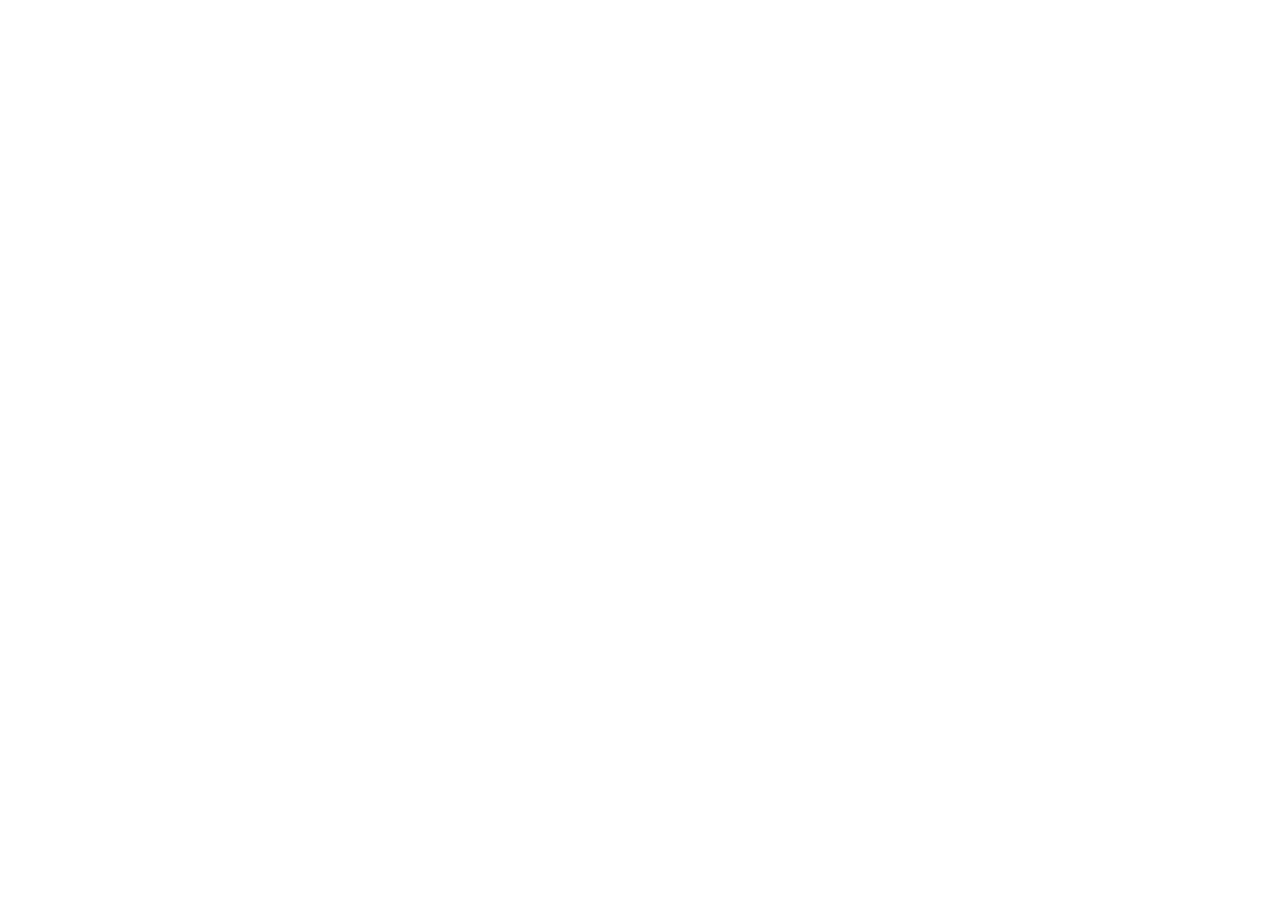
==== french-vocabulary-chatgpt/index.html @ 46fac91e "Update site: SEO improvements, meta tags, and new blog posts" ====
<!DOCTYPE html>
<html lang="en">
<head>
  <meta charset="UTF-8" />
  <meta http-equiv="refresh" content="0; url=https://timothynishimura.com/projects/french-vocab.html" />
  <link rel="canonical" href="https://timothynishimura.com/projects/french-vocab.html" />
  <title>Redirecting… — Timothy Nishimura</title>
  <script>window.location.replace("https://timothynishimura.com/projects/french-vocab.html");</script>
</head>
<body>
  <p>Redirecting… <a href="https://timothynishimura.com/projects/french-vocab.html">Click here if not redirected.</a></p>
</body>
</html>
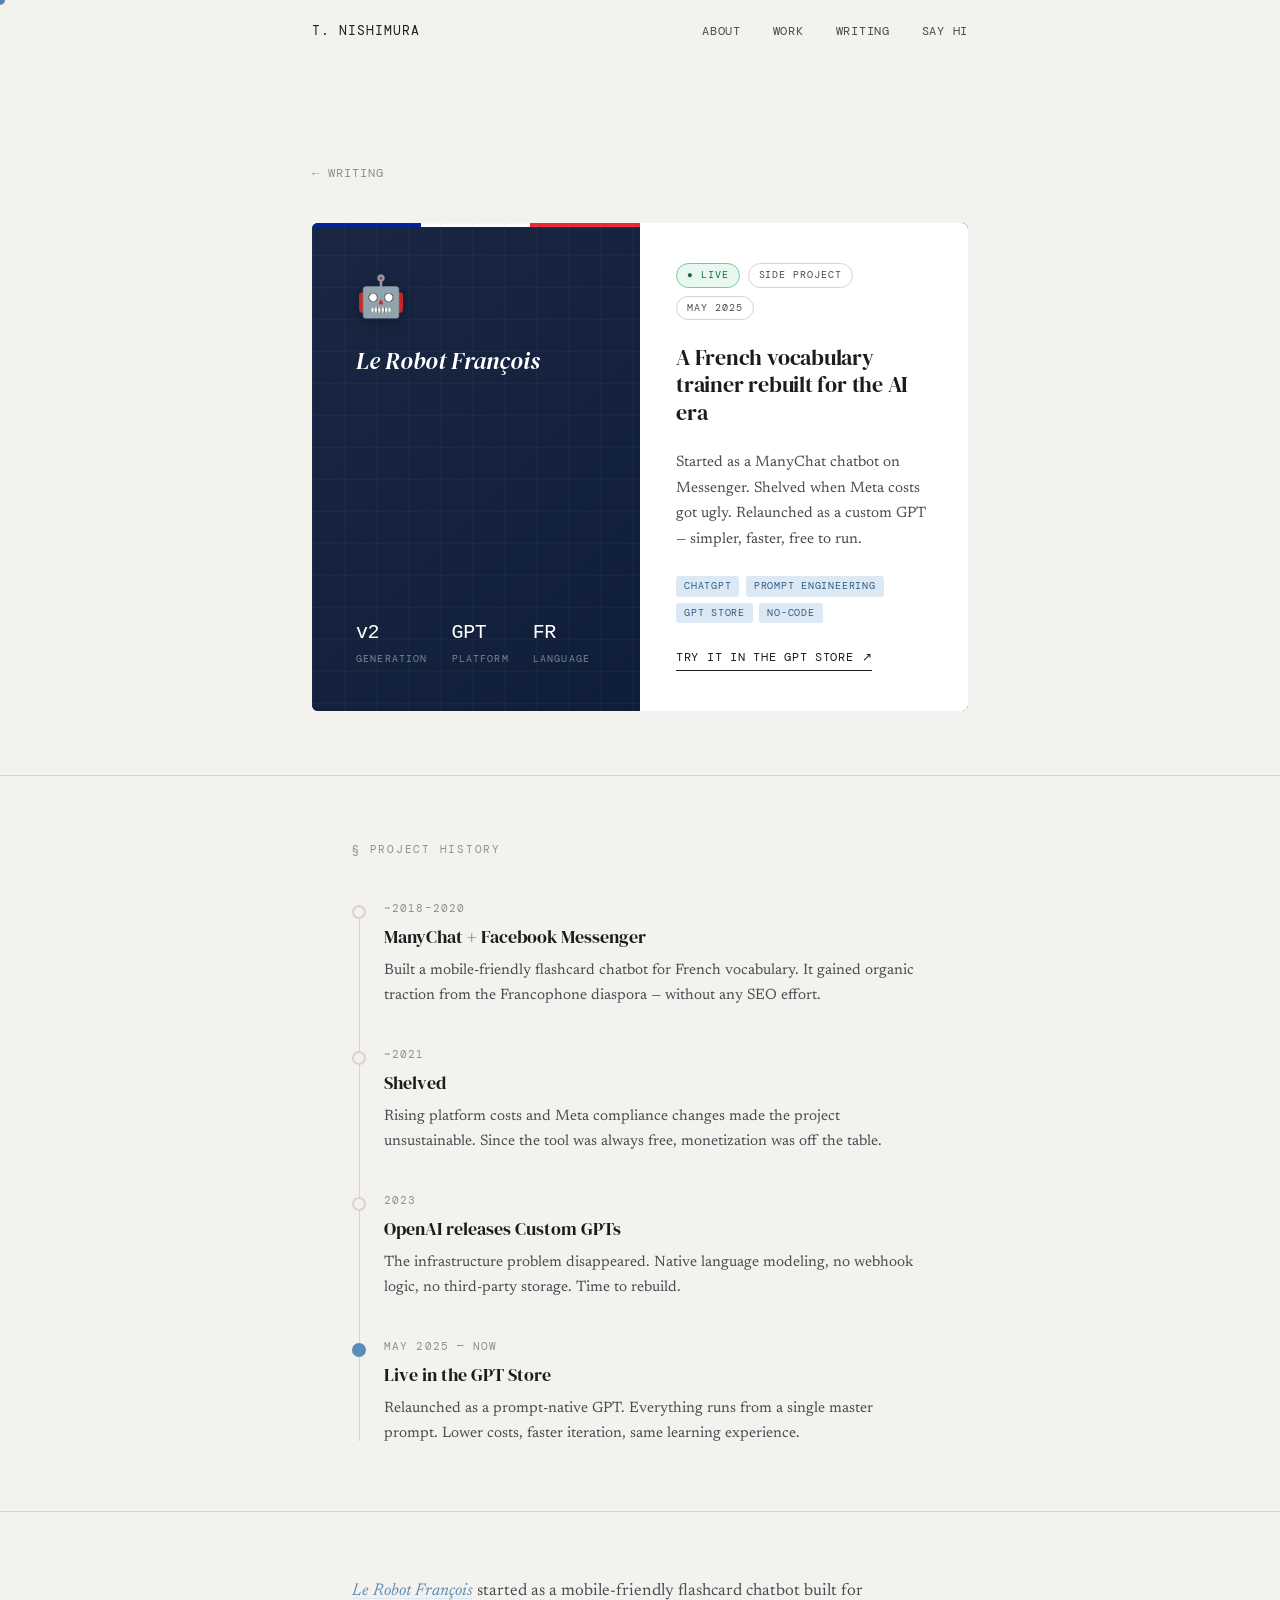
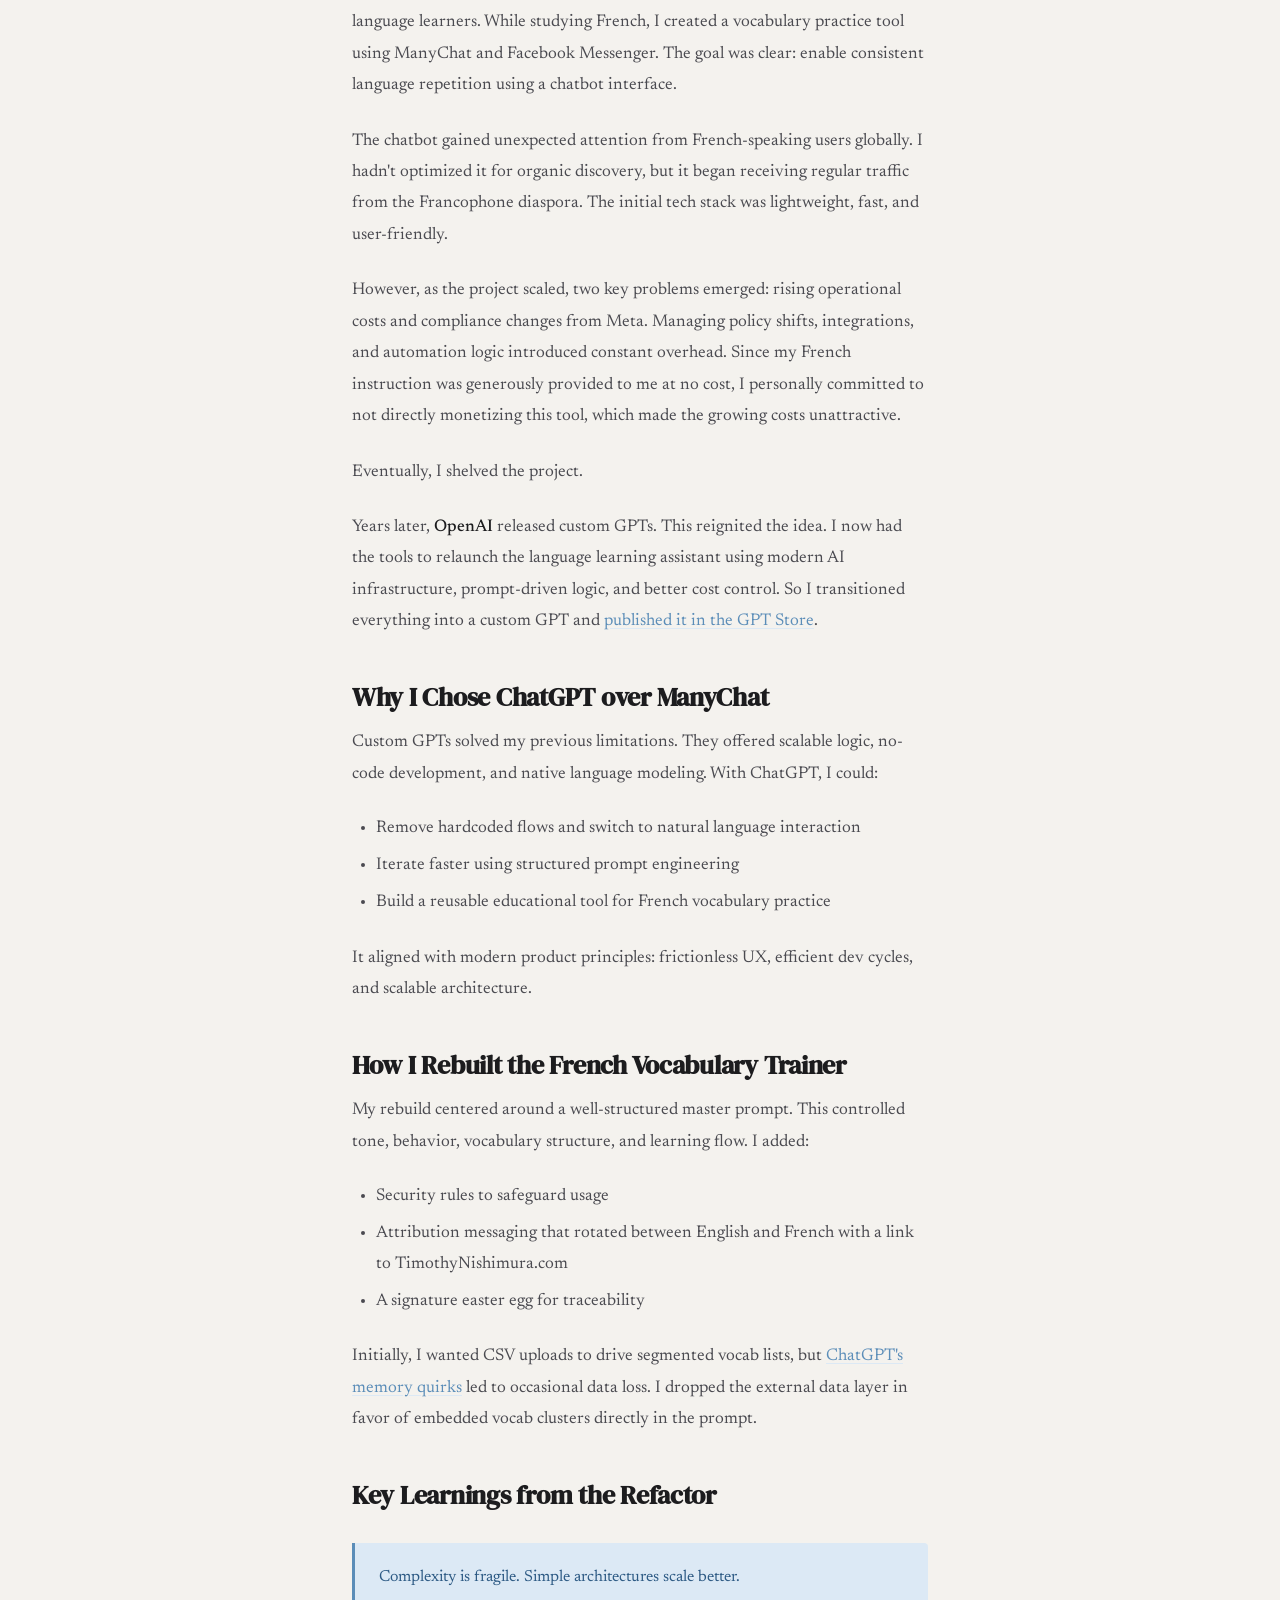
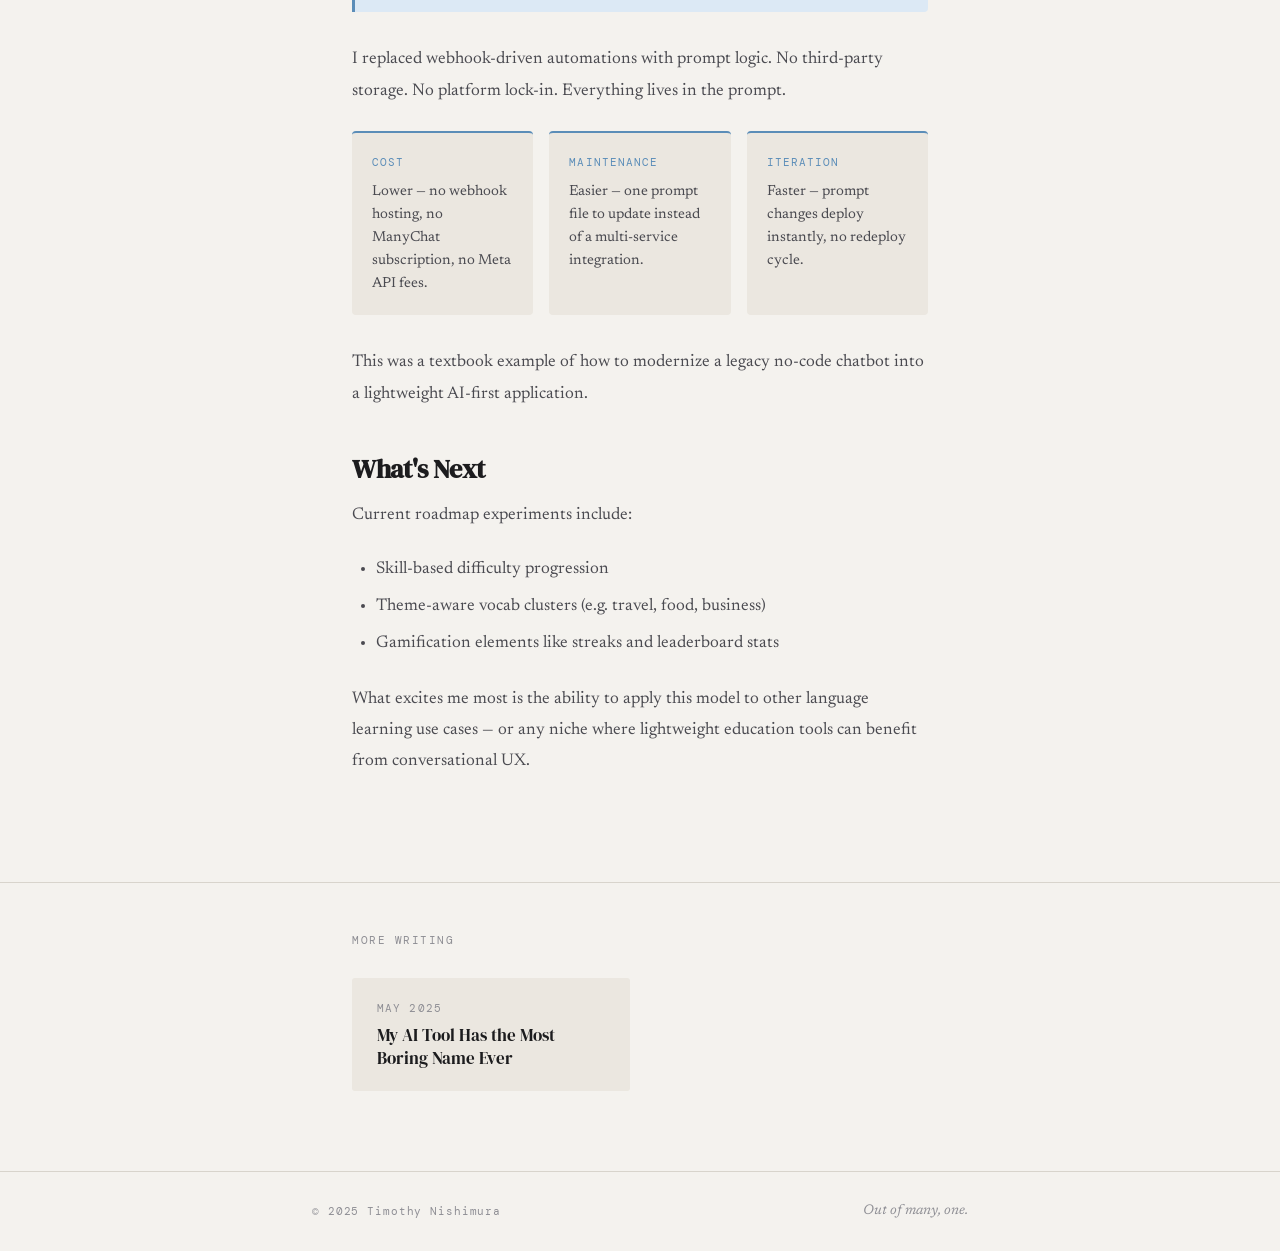
==== commit 687b5505: "Cleanup: Migrate blog posts to clean URLs and set up redirects" ====
--- a/french-vocabulary-chatgpt/index.html
+++ b/french-vocabulary-chatgpt/index.html
@@ -2,12 +2,770 @@
 <html lang="en">
 <head>
   <meta charset="UTF-8" />
-  <meta http-equiv="refresh" content="0; url=https://timothynishimura.com/projects/french-vocab.html" />
-  <link rel="canonical" href="https://timothynishimura.com/projects/french-vocab.html" />
-  <title>Redirecting… — Timothy Nishimura</title>
-  <script>window.location.replace("https://timothynishimura.com/projects/french-vocab.html");</script>
+  <meta name="viewport" content="width=device-width, initial-scale=1.0" />
+  <title>Le Robot François — Timothy Nishimura</title>
+  <meta name="description" content="How I turned a ManyChat French vocabulary chatbot into a lightweight custom GPT in the OpenAI store." />
+  <meta property="og:title" content="Le Robot François — Timothy Nishimura" />
+  <meta property="og:description" content="From ManyChat to the GPT Store. A case study in architectural simplicity." />
+  <meta property="og:type" content="article" />
+  <link rel="canonical" href="https://timothynishimura.com/french-vocabulary-chatgpt/" />
+  <link rel="preconnect" href="https://fonts.googleapis.com" />
+  <link rel="preconnect" href="https://fonts.gstatic.com" crossorigin />
+  <link href="https://fonts.googleapis.com/css2?family=DM+Serif+Display:ital@0;1&family=DM+Mono:wght@400;500&family=Newsreader:ital,opsz,wght@0,6..72,300;0,6..72,400;1,6..72,300;1,6..72,400&display=swap" rel="stylesheet" />
+  <style>
+    *, *::before, *::after { box-sizing: border-box; margin: 0; padding: 0; }
+
+    :root {
+      --ink: #1c1c1e;
+      --ink-mid: #4a4a50;
+      --ink-soft: #8e8e94;
+      --paper: #f4f2ee;
+      --paper-warm: #ebe7e0;
+      --rule: #d8d4cc;
+      --blue: #5b8db8;
+      --blue-light: #dce9f5;
+      --blue-deep: #2d5a84;
+      /* French flag accent palette */
+      --fr-red: #c0392b;
+      --fr-red-light: #faeaea;
+      --mono: 'DM Mono', monospace;
+      --serif: 'DM Serif Display', Georgia, serif;
+      --body: 'Newsreader', Georgia, serif;
+    }
+
+    html { font-size: 16px; scroll-behavior: smooth; }
+
+    body {
+      background: var(--paper);
+      color: var(--ink);
+      font-family: var(--body);
+      line-height: 1.7;
+      min-height: 100vh;
+      cursor: none;
+    }
+
+    #cursor {
+      position: fixed;
+      top: 0; left: 0;
+      width: 10px; height: 10px;
+      background: var(--blue);
+      border-radius: 50%;
+      pointer-events: none;
+      z-index: 9999;
+      transform: translate(-50%, -50%);
+      transition: width 0.2s, height 0.2s;
+      mix-blend-mode: multiply;
+    }
+    #cursor.hover { width: 30px; height: 30px; opacity: 0.4; }
+
+    .wrapper { max-width: 720px; margin: 0 auto; padding: 0 2rem; }
+    .wrapper--narrow { max-width: 640px; margin: 0 auto; padding: 0 2rem; }
+
+    /* Header */
+    header {
+      position: fixed;
+      top: 0; left: 0; right: 0;
+      z-index: 100;
+      padding: 1.25rem 0;
+      background: var(--paper);
+      border-bottom: 1px solid transparent;
+      transition: border-color 0.3s;
+    }
+    header.scrolled { border-color: var(--rule); }
+    header .wrapper { display: flex; align-items: center; justify-content: space-between; }
+
+    .wordmark {
+      font-family: var(--mono);
+      font-size: 0.8125rem;
+      letter-spacing: 0.08em;
+      text-transform: uppercase;
+      color: var(--ink);
+      text-decoration: none;
+    }
+
+    nav { display: flex; gap: 2rem; }
+    nav a {
+      font-family: var(--mono);
+      font-size: 0.75rem;
+      letter-spacing: 0.06em;
+      text-transform: uppercase;
+      color: var(--ink-mid);
+      text-decoration: none;
+      transition: color 0.2s;
+    }
+    nav a:hover { color: var(--blue); }
+
+    /* ── FEATURED PROJECT CARD ── */
+    .project-card-section {
+      padding: 10rem 0 0;
+    }
+
+    .post-back {
+      display: inline-flex;
+      align-items: center;
+      gap: 0.4rem;
+      font-family: var(--mono);
+      font-size: 0.75rem;
+      letter-spacing: 0.08em;
+      text-transform: uppercase;
+      color: var(--ink-soft);
+      text-decoration: none;
+      margin-bottom: 2.5rem;
+      transition: color 0.2s;
+    }
+    .post-back:hover { color: var(--blue); }
+
+    /* The card itself */
+    .project-card {
+      background: var(--ink);
+      border-radius: 6px;
+      overflow: hidden;
+      display: grid;
+      grid-template-columns: 1fr 1fr;
+      min-height: 380px;
+      position: relative;
+    }
+
+    /* Left: visual panel */
+    .card-visual {
+      background: linear-gradient(135deg, #1a2744 0%, #0f1e38 100%);
+      padding: 2.75rem;
+      display: flex;
+      flex-direction: column;
+      justify-content: space-between;
+      position: relative;
+      overflow: hidden;
+    }
+
+    /* French flag stripe — decorative top bar */
+    .card-visual::before {
+      content: '';
+      position: absolute;
+      top: 0; left: 0; right: 0;
+      height: 4px;
+      background: linear-gradient(90deg, #002395 33.3%, #fff 33.3% 66.6%, #ed2939 66.6%);
+    }
+
+    /* Background pattern — subtle grid */
+    .card-visual::after {
+      content: '';
+      position: absolute;
+      inset: 0;
+      background-image:
+        linear-gradient(rgba(91,141,184,0.06) 1px, transparent 1px),
+        linear-gradient(90deg, rgba(91,141,184,0.06) 1px, transparent 1px);
+      background-size: 32px 32px;
+      pointer-events: none;
+    }
+
+    .card-visual-top { position: relative; z-index: 1; }
+    .card-visual-bottom { position: relative; z-index: 1; }
+
+    .card-icon {
+      font-size: 2.5rem;
+      margin-bottom: 0.75rem;
+      display: block;
+      filter: drop-shadow(0 2px 8px rgba(0,0,0,0.3));
+    }
+
+    .card-project-name {
+      font-family: var(--serif);
+      font-size: 1.5rem;
+      color: #fff;
+      font-style: italic;
+      line-height: 1.2;
+    }
+
+    .card-stat-row {
+      display: flex;
+      gap: 1.5rem;
+    }
+
+    .card-stat { }
+    .card-stat-num {
+      font-family: var(--mono);
+      font-size: 1.25rem;
+      color: #fff;
+      font-weight: 500;
+      letter-spacing: -0.02em;
+    }
+    .card-stat-label {
+      font-family: var(--mono);
+      font-size: 0.6rem;
+      letter-spacing: 0.12em;
+      text-transform: uppercase;
+      color: rgba(255,255,255,0.45);
+      margin-top: 1px;
+    }
+
+    /* Right: info panel */
+    .card-info {
+      background: #fff;
+      padding: 2.5rem 2.25rem;
+      display: flex;
+      flex-direction: column;
+      gap: 1.5rem;
+    }
+
+    .card-meta {
+      display: flex;
+      gap: 0.5rem;
+      flex-wrap: wrap;
+    }
+
+    .card-chip {
+      font-family: var(--mono);
+      font-size: 0.6rem;
+      letter-spacing: 0.1em;
+      text-transform: uppercase;
+      padding: 3px 10px;
+      border-radius: 100px;
+      border: 1px solid var(--rule);
+      color: var(--ink-mid);
+    }
+
+    .card-chip.live {
+      background: #e8f8ef;
+      border-color: #6fcf97;
+      color: #1a6b3a;
+    }
+
+    .card-headline {
+      font-family: var(--serif);
+      font-size: 1.375rem;
+      color: var(--ink);
+      line-height: 1.25;
+      letter-spacing: -0.01em;
+    }
+
+    .card-desc {
+      font-size: 0.9375rem;
+      color: var(--ink-mid);
+      line-height: 1.7;
+    }
+
+    .card-stack {
+      display: flex;
+      gap: 0.4rem;
+      flex-wrap: wrap;
+    }
+
+    .stack-tag {
+      font-family: var(--mono);
+      font-size: 0.6rem;
+      letter-spacing: 0.08em;
+      text-transform: uppercase;
+      color: var(--blue-deep);
+      background: var(--blue-light);
+      padding: 2px 8px;
+      border-radius: 3px;
+    }
+
+    .card-cta {
+      display: inline-flex;
+      align-items: center;
+      gap: 0.5rem;
+      font-family: var(--mono);
+      font-size: 0.75rem;
+      letter-spacing: 0.06em;
+      text-transform: uppercase;
+      color: var(--ink);
+      text-decoration: none;
+      border-bottom: 1.5px solid var(--ink);
+      padding-bottom: 2px;
+      width: fit-content;
+      transition: color 0.2s, border-color 0.2s;
+    }
+    .card-cta:hover { color: var(--blue); border-color: var(--blue); }
+    .card-cta .arr { transition: transform 0.2s; }
+    .card-cta:hover .arr { transform: translate(3px, -3px); }
+
+    /* ── TIMELINE: project evolution ── */
+    .timeline-section {
+      padding: 4rem 0;
+      border-top: 1px solid var(--rule);
+      margin-top: 4rem;
+    }
+
+    .section-label {
+      font-family: var(--mono);
+      font-size: 0.6875rem;
+      letter-spacing: 0.16em;
+      text-transform: uppercase;
+      color: var(--ink-soft);
+      margin-bottom: 2.5rem;
+    }
+
+    .timeline {
+      position: relative;
+      padding-left: 2rem;
+    }
+
+    .timeline::before {
+      content: '';
+      position: absolute;
+      left: 7px;
+      top: 6px;
+      bottom: 6px;
+      width: 1px;
+      background: var(--rule);
+    }
+
+    .timeline-item {
+      position: relative;
+      margin-bottom: 2.25rem;
+    }
+    .timeline-item:last-child { margin-bottom: 0; }
+
+    .timeline-dot {
+      position: absolute;
+      left: -2rem;
+      top: 6px;
+      width: 14px;
+      height: 14px;
+      border-radius: 50%;
+      background: var(--paper);
+      border: 2px solid var(--rule);
+    }
+    .timeline-item.active .timeline-dot {
+      background: var(--blue);
+      border-color: var(--blue);
+    }
+
+    .timeline-era {
+      font-family: var(--mono);
+      font-size: 0.6875rem;
+      letter-spacing: 0.1em;
+      text-transform: uppercase;
+      color: var(--ink-soft);
+      margin-bottom: 0.35rem;
+    }
+
+    .timeline-event {
+      font-family: var(--serif);
+      font-size: 1.1rem;
+      color: var(--ink);
+      margin-bottom: 0.4rem;
+    }
+
+    .timeline-detail {
+      font-size: 0.9375rem;
+      color: var(--ink-mid);
+      line-height: 1.65;
+    }
+
+    /* ── ARTICLE BODY ── */
+    .post-body {
+      padding: 4rem 0 5rem;
+      border-top: 1px solid var(--rule);
+    }
+
+    .post-body p {
+      font-size: 1.0625rem;
+      color: var(--ink-mid);
+      line-height: 1.85;
+      margin-bottom: 1.5rem;
+    }
+
+    .post-body h2 {
+      font-family: var(--serif);
+      font-size: 1.625rem;
+      letter-spacing: -0.01em;
+      color: var(--ink);
+      margin: 2.75rem 0 0.9rem;
+      line-height: 1.2;
+    }
+
+    .post-body h3 {
+      font-family: var(--serif);
+      font-size: 1.25rem;
+      color: var(--ink);
+      margin: 2.25rem 0 0.75rem;
+      font-style: italic;
+    }
+
+    .post-body a {
+      color: var(--blue);
+      text-decoration: underline;
+      text-decoration-color: var(--blue-light);
+      text-underline-offset: 3px;
+      transition: text-decoration-color 0.2s;
+    }
+    .post-body a:hover { text-decoration-color: var(--blue); }
+
+    .post-body strong { font-weight: 500; color: var(--ink); }
+    .post-body em { font-style: italic; }
+
+    .post-body ul, .post-body ol {
+      margin: 0 0 1.5rem 1.5rem;
+      color: var(--ink-mid);
+      font-size: 1.0625rem;
+      line-height: 1.8;
+    }
+    .post-body li { margin-bottom: 0.4rem; }
+
+    .post-body blockquote {
+      border-left: 3px solid var(--blue);
+      margin: 2rem 0;
+      padding: 0.25rem 0 0.25rem 1.5rem;
+    }
+    .post-body blockquote p { font-style: italic; color: var(--ink-mid); font-size: 1.125rem; }
+
+    .callout {
+      background: var(--blue-light);
+      border-left: 3px solid var(--blue);
+      border-radius: 0 4px 4px 0;
+      padding: 1.25rem 1.5rem;
+      margin: 2rem 0;
+    }
+    .callout p { color: var(--blue-deep); margin: 0; font-size: 1rem; }
+
+    /* Learnings grid */
+    .learnings-grid {
+      display: grid;
+      grid-template-columns: repeat(3, 1fr);
+      gap: 1rem;
+      margin: 1.5rem 0 2rem;
+    }
+
+    .learning-card {
+      background: var(--paper-warm);
+      padding: 1.25rem;
+      border-radius: 4px;
+      border-top: 2px solid var(--blue);
+    }
+
+    .learning-card-title {
+      font-family: var(--mono);
+      font-size: 0.6875rem;
+      letter-spacing: 0.1em;
+      text-transform: uppercase;
+      color: var(--blue);
+      margin-bottom: 0.5rem;
+    }
+
+    .learning-card-body {
+      font-size: 0.9rem;
+      color: var(--ink-mid);
+      line-height: 1.6;
+    }
+
+    /* ── POST FOOTER ── */
+    .post-footer {
+      border-top: 1px solid var(--rule);
+      padding: 3rem 0 5rem;
+    }
+
+    .post-footer-label {
+      font-family: var(--mono);
+      font-size: 0.6875rem;
+      letter-spacing: 0.14em;
+      text-transform: uppercase;
+      color: var(--ink-soft);
+      margin-bottom: 1.75rem;
+    }
+
+    .related-grid { display: grid; grid-template-columns: 1fr 1fr; gap: 1.25rem; }
+
+    .related-card {
+      background: var(--paper-warm);
+      padding: 1.25rem 1.5rem;
+      border-radius: 3px;
+      text-decoration: none;
+      border: 1px solid transparent;
+      transition: border-color 0.2s, background 0.2s;
+      display: block;
+    }
+    .related-card:hover { background: var(--blue-light); border-color: var(--blue); }
+    .related-date { font-family: var(--mono); font-size: 0.6875rem; letter-spacing: 0.1em; text-transform: uppercase; color: var(--ink-soft); margin-bottom: 0.4rem; }
+    .related-title { font-family: var(--serif); font-size: 1.0625rem; color: var(--ink); line-height: 1.35; }
+
+    /* Footer */
+    footer { border-top: 1px solid var(--rule); padding: 1.75rem 0; }
+    footer .wrapper { display: flex; justify-content: space-between; align-items: center; }
+    .footer-copy { font-family: var(--mono); font-size: 0.6875rem; letter-spacing: 0.08em; color: var(--ink-soft); }
+    .footer-motto { font-family: var(--body); font-size: 0.875rem; font-style: italic; color: var(--ink-soft); }
+
+    /* Reveal */
+    .reveal { opacity: 0; transform: translateY(16px); transition: opacity 0.7s ease, transform 0.7s ease; }
+    .reveal.visible { opacity: 1; transform: translateY(0); }
+
+    /* Responsive */
+    @media (max-width: 640px) {
+      body { cursor: auto; }
+      #cursor { display: none; }
+      .project-card { grid-template-columns: 1fr; min-height: unset; }
+      .card-visual { min-height: 220px; }
+      .learnings-grid { grid-template-columns: 1fr; }
+      .related-grid { grid-template-columns: 1fr; }
+      footer .wrapper { flex-direction: column; gap: 0.5rem; text-align: center; }
+      nav { gap: 1.25rem; }
+    }
+  </style>
 </head>
 <body>
-  <p>Redirecting… <a href="https://timothynishimura.com/projects/french-vocab.html">Click here if not redirected.</a></p>
+
+<div id="cursor"></div>
+
+<header id="header">
+  <div class="wrapper">
+    <a href="../index.html" class="wordmark">T. Nishimura</a>
+    <nav>
+      <a href="../index.html#about">About</a>
+      <a href="../index.html#work">Work</a>
+      <a href="../index.html#writing">Writing</a>
+      <a href="../index.html#connect">Say hi</a>
+    </nav>
+  </div>
+</header>
+
+<!-- ══════════════════════════════════════
+     FEATURED PROJECT CARD
+     ══════════════════════════════════════ -->
+<section class="project-card-section">
+  <div class="wrapper">
+    <a href="../index.html#writing" class="post-back">← Writing</a>
+
+    <div class="project-card reveal">
+      <!-- Left visual panel -->
+      <div class="card-visual">
+        <div class="card-visual-top">
+          <span class="card-icon">🤖</span>
+          <div class="card-project-name">Le Robot François</div>
+        </div>
+        <div class="card-visual-bottom">
+          <div class="card-stat-row">
+            <div class="card-stat">
+              <div class="card-stat-num">v2</div>
+              <div class="card-stat-label">Generation</div>
+            </div>
+            <div class="card-stat">
+              <div class="card-stat-num">GPT</div>
+              <div class="card-stat-label">Platform</div>
+            </div>
+            <div class="card-stat">
+              <div class="card-stat-num">FR</div>
+              <div class="card-stat-label">Language</div>
+            </div>
+          </div>
+        </div>
+      </div>
+
+      <!-- Right info panel -->
+      <div class="card-info">
+        <div class="card-meta">
+          <span class="card-chip live">● Live</span>
+          <span class="card-chip">Side project</span>
+          <span class="card-chip">May 2025</span>
+        </div>
+
+        <div>
+          <div class="card-headline">A French vocabulary trainer rebuilt for the AI era</div>
+        </div>
+
+        <div class="card-desc">
+          Started as a ManyChat chatbot on Messenger. Shelved when Meta costs got ugly. Relaunched as a custom GPT — simpler, faster, free to run.
+        </div>
+
+        <div class="card-stack">
+          <span class="stack-tag">ChatGPT</span>
+          <span class="stack-tag">Prompt Engineering</span>
+          <span class="stack-tag">GPT Store</span>
+          <span class="stack-tag">No-code</span>
+        </div>
+
+        <a href="https://chatgpt.com/g/g-q6GGWOcLW-le-robot-francois" target="_blank" rel="noopener" class="card-cta">
+          Try it in the GPT Store <span class="arr">↗</span>
+        </a>
+      </div>
+    </div>
+  </div>
+</section>
+
+<!-- ══════════════════════════════════════
+     PROJECT TIMELINE
+     ══════════════════════════════════════ -->
+<section class="timeline-section reveal">
+  <div class="wrapper--narrow">
+    <div class="section-label">§ Project History</div>
+    <div class="timeline">
+      <div class="timeline-item">
+        <div class="timeline-dot"></div>
+        <div class="timeline-era">~2018–2020</div>
+        <div class="timeline-event">ManyChat + Facebook Messenger</div>
+        <div class="timeline-detail">Built a mobile-friendly flashcard chatbot for French vocabulary. It gained organic traction from the Francophone diaspora — without any SEO effort.</div>
+      </div>
+      <div class="timeline-item">
+        <div class="timeline-dot"></div>
+        <div class="timeline-era">~2021</div>
+        <div class="timeline-event">Shelved</div>
+        <div class="timeline-detail">Rising platform costs and Meta compliance changes made the project unsustainable. Since the tool was always free, monetization was off the table.</div>
+      </div>
+      <div class="timeline-item">
+        <div class="timeline-dot"></div>
+        <div class="timeline-era">2023</div>
+        <div class="timeline-event">OpenAI releases Custom GPTs</div>
+        <div class="timeline-detail">The infrastructure problem disappeared. Native language modeling, no webhook logic, no third-party storage. Time to rebuild.</div>
+      </div>
+      <div class="timeline-item active">
+        <div class="timeline-dot"></div>
+        <div class="timeline-era">May 2025 — Now</div>
+        <div class="timeline-event">Live in the GPT Store</div>
+        <div class="timeline-detail">Relaunched as a prompt-native GPT. Everything runs from a single master prompt. Lower costs, faster iteration, same learning experience.</div>
+      </div>
+    </div>
+  </div>
+</section>
+
+<!-- ══════════════════════════════════════
+     ARTICLE BODY
+     ══════════════════════════════════════ -->
+<article class="post-body reveal">
+  <div class="wrapper--narrow">
+
+    <p>
+      <em><a href="https://chatgpt.com/g/g-q6GGWOcLW-le-robot-francois" target="_blank" rel="noopener">Le Robot François</a></em> started as a mobile-friendly flashcard chatbot built for language learners. While studying French, I created a vocabulary practice tool using ManyChat and Facebook Messenger. The goal was clear: enable consistent language repetition using a chatbot interface.
+    </p>
+
+    <p>
+      The chatbot gained unexpected attention from French-speaking users globally. I hadn't optimized it for organic discovery, but it began receiving regular traffic from the Francophone diaspora. The initial tech stack was lightweight, fast, and user-friendly.
+    </p>
+
+    <p>
+      However, as the project scaled, two key problems emerged: rising operational costs and compliance changes from Meta. Managing policy shifts, integrations, and automation logic introduced constant overhead. Since my French instruction was generously provided to me at no cost, I personally committed to not directly monetizing this tool, which made the growing costs unattractive.
+    </p>
+
+    <p>Eventually, I shelved the project.</p>
+
+    <p>
+      Years later, <strong>OpenAI</strong> released custom GPTs. This reignited the idea. I now had the tools to relaunch the language learning assistant using modern AI infrastructure, prompt-driven logic, and better cost control. So I transitioned everything into a custom GPT and <a href="https://chatgpt.com/g/g-q6GGWOcLW-le-robot-francois" target="_blank" rel="noopener">published it in the GPT Store</a>.
+    </p>
+
+    <h2>Why I Chose ChatGPT over ManyChat</h2>
+
+    <p>
+      Custom GPTs solved my previous limitations. They offered scalable logic, no-code development, and native language modeling. With ChatGPT, I could:
+    </p>
+
+    <ul>
+      <li>Remove hardcoded flows and switch to natural language interaction</li>
+      <li>Iterate faster using structured prompt engineering</li>
+      <li>Build a reusable educational tool for French vocabulary practice</li>
+    </ul>
+
+    <p>
+      It aligned with modern product principles: frictionless UX, efficient dev cycles, and scalable architecture.
+    </p>
+
+    <h2>How I Rebuilt the French Vocabulary Trainer</h2>
+
+    <p>
+      My rebuild centered around a well-structured master prompt. This controlled tone, behavior, vocabulary structure, and learning flow. I added:
+    </p>
+
+    <ul>
+      <li>Security rules to safeguard usage</li>
+      <li>Attribution messaging that rotated between English and French with a link to TimothyNishimura.com</li>
+      <li>A signature easter egg for traceability</li>
+    </ul>
+
+    <p>
+      Initially, I wanted CSV uploads to drive segmented vocab lists, but <a href="https://community.openai.com/t/gpts-when-a-custom-gpt-is-updated-the-knowledge-file-disappear/545971" target="_blank" rel="noopener">ChatGPT's memory quirks</a> led to occasional data loss. I dropped the external data layer in favor of embedded vocab clusters directly in the prompt.
+    </p>
+
+    <h2>Key Learnings from the Refactor</h2>
+
+    <div class="callout">
+      <p>Complexity is fragile. Simple architectures scale better.</p>
+    </div>
+
+    <p>
+      I replaced webhook-driven automations with prompt logic. No third-party storage. No platform lock-in. Everything lives in the prompt.
+    </p>
+
+    <div class="learnings-grid">
+      <div class="learning-card">
+        <div class="learning-card-title">Cost</div>
+        <div class="learning-card-body">Lower — no webhook hosting, no ManyChat subscription, no Meta API fees.</div>
+      </div>
+      <div class="learning-card">
+        <div class="learning-card-title">Maintenance</div>
+        <div class="learning-card-body">Easier — one prompt file to update instead of a multi-service integration.</div>
+      </div>
+      <div class="learning-card">
+        <div class="learning-card-title">Iteration</div>
+        <div class="learning-card-body">Faster — prompt changes deploy instantly, no redeploy cycle.</div>
+      </div>
+    </div>
+
+    <p>
+      This was a textbook example of how to modernize a legacy no-code chatbot into a lightweight AI-first application.
+    </p>
+
+    <h2>What's Next</h2>
+
+    <p>Current roadmap experiments include:</p>
+
+    <ul>
+      <li>Skill-based difficulty progression</li>
+      <li>Theme-aware vocab clusters (e.g. travel, food, business)</li>
+      <li>Gamification elements like streaks and leaderboard stats</li>
+    </ul>
+
+    <p>
+      What excites me most is the ability to apply this model to other language learning use cases — or any niche where lightweight education tools can benefit from conversational UX.
+    </p>
+
+  </div>
+</article>
+
+<!-- ══════════════════════════════════════
+     RELATED POSTS
+     ══════════════════════════════════════ -->
+<section class="post-footer">
+  <div class="wrapper--narrow">
+    <div class="post-footer-label">More writing</div>
+    <div class="related-grid">
+      <a class="related-card" href="../my-ai-tool-has-the-most-boring-name-ever/">
+        <div class="related-date">May 2025</div>
+        <div class="related-title">My AI Tool Has the Most Boring Name Ever</div>
+      </a>
+    </div>
+  </div>
+</section>
+
+<footer>
+  <div class="wrapper">
+    <span class="footer-copy">© 2025 Timothy Nishimura</span>
+    <span class="footer-motto">Out of many, one.</span>
+  </div>
+</footer>
+
+<script>
+  const cursor = document.getElementById('cursor');
+  document.addEventListener('mousemove', e => {
+    cursor.style.left = e.clientX + 'px';
+    cursor.style.top = e.clientY + 'px';
+  });
+  document.querySelectorAll('a').forEach(el => {
+    el.addEventListener('mouseenter', () => cursor.classList.add('hover'));
+    el.addEventListener('mouseleave', () => cursor.classList.remove('hover'));
+  });
+  const header = document.getElementById('header');
+  window.addEventListener('scroll', () => {
+    header.classList.toggle('scrolled', window.scrollY > 40);
+  });
+  const reveals = document.querySelectorAll('.reveal');
+  const obs = new IntersectionObserver(entries => {
+    entries.forEach((e, i) => {
+      if (e.isIntersecting) {
+        setTimeout(() => e.target.classList.add('visible'), i * 70);
+        obs.unobserve(e.target);
+      }
+    });
+  }, { threshold: 0.08, rootMargin: '0px 0px -40px 0px' });
+  reveals.forEach(el => obs.observe(el));
+</script>
+
 </body>
 </html>
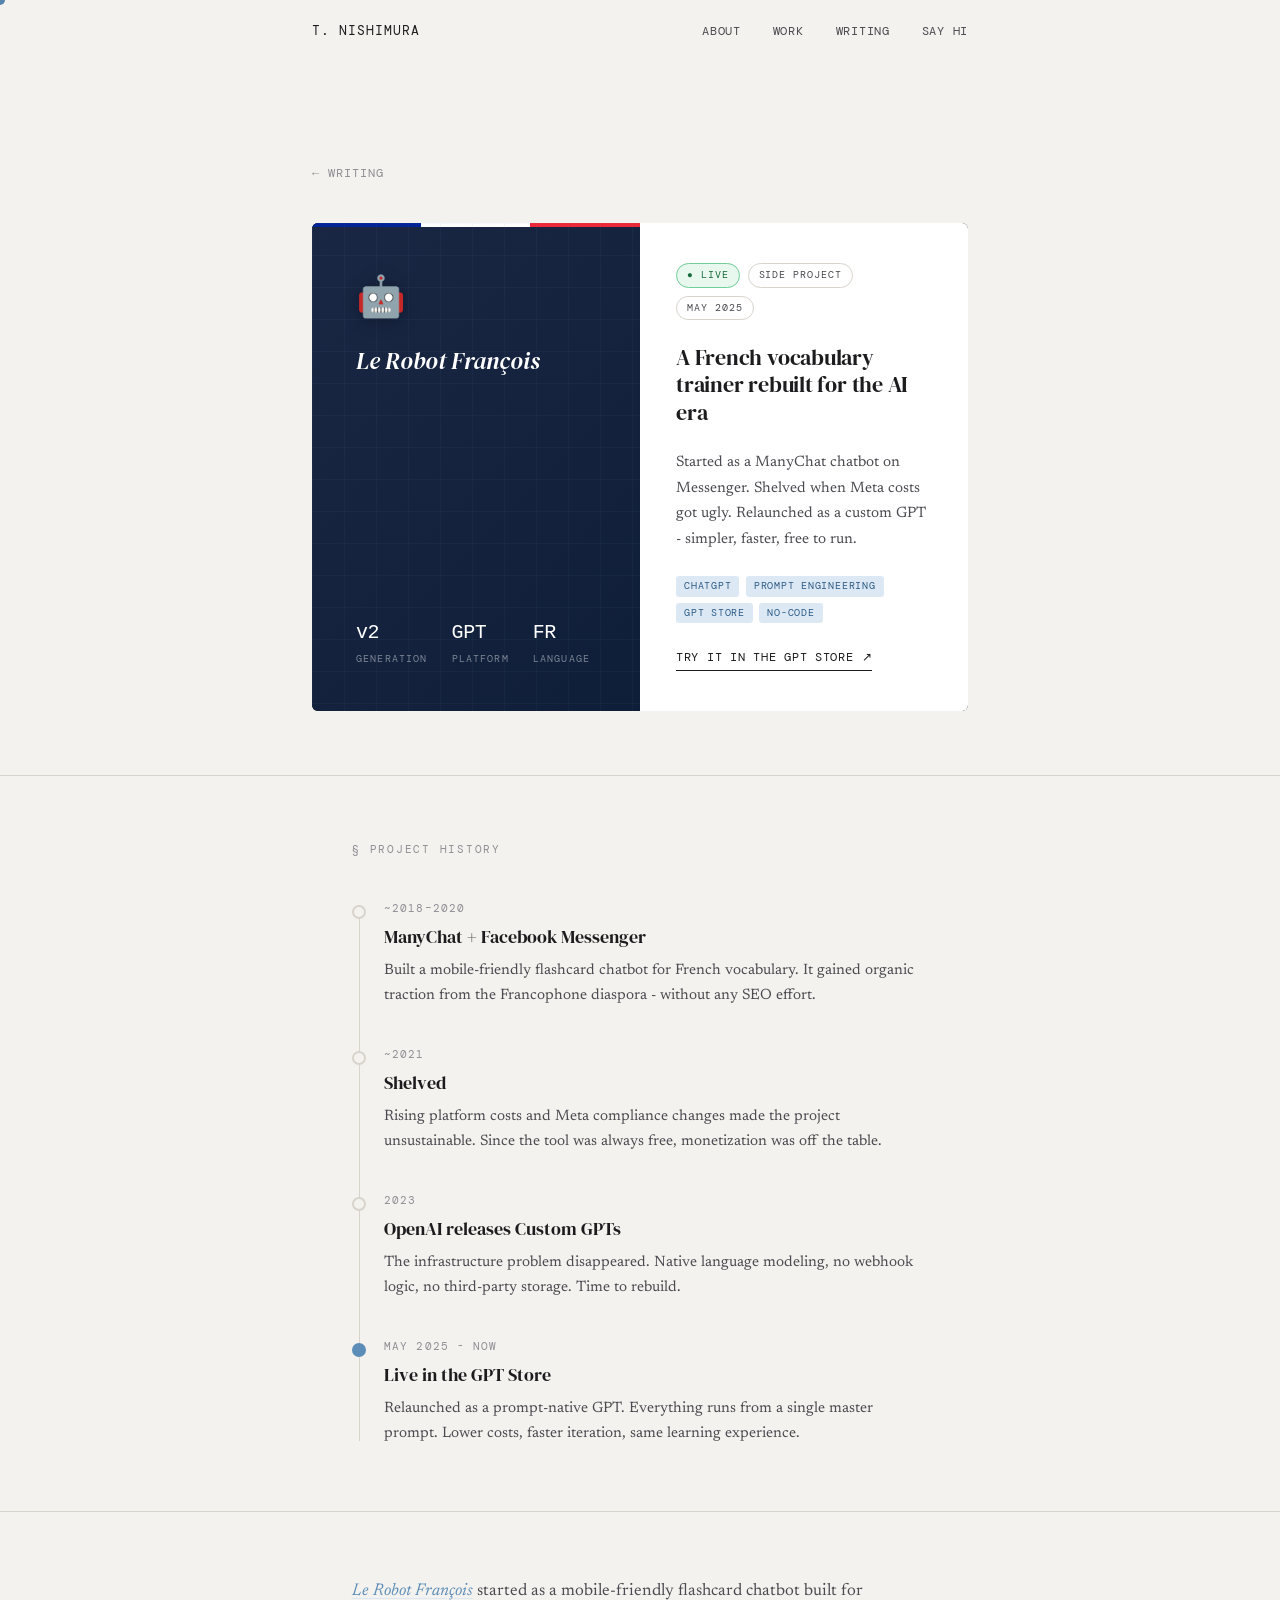
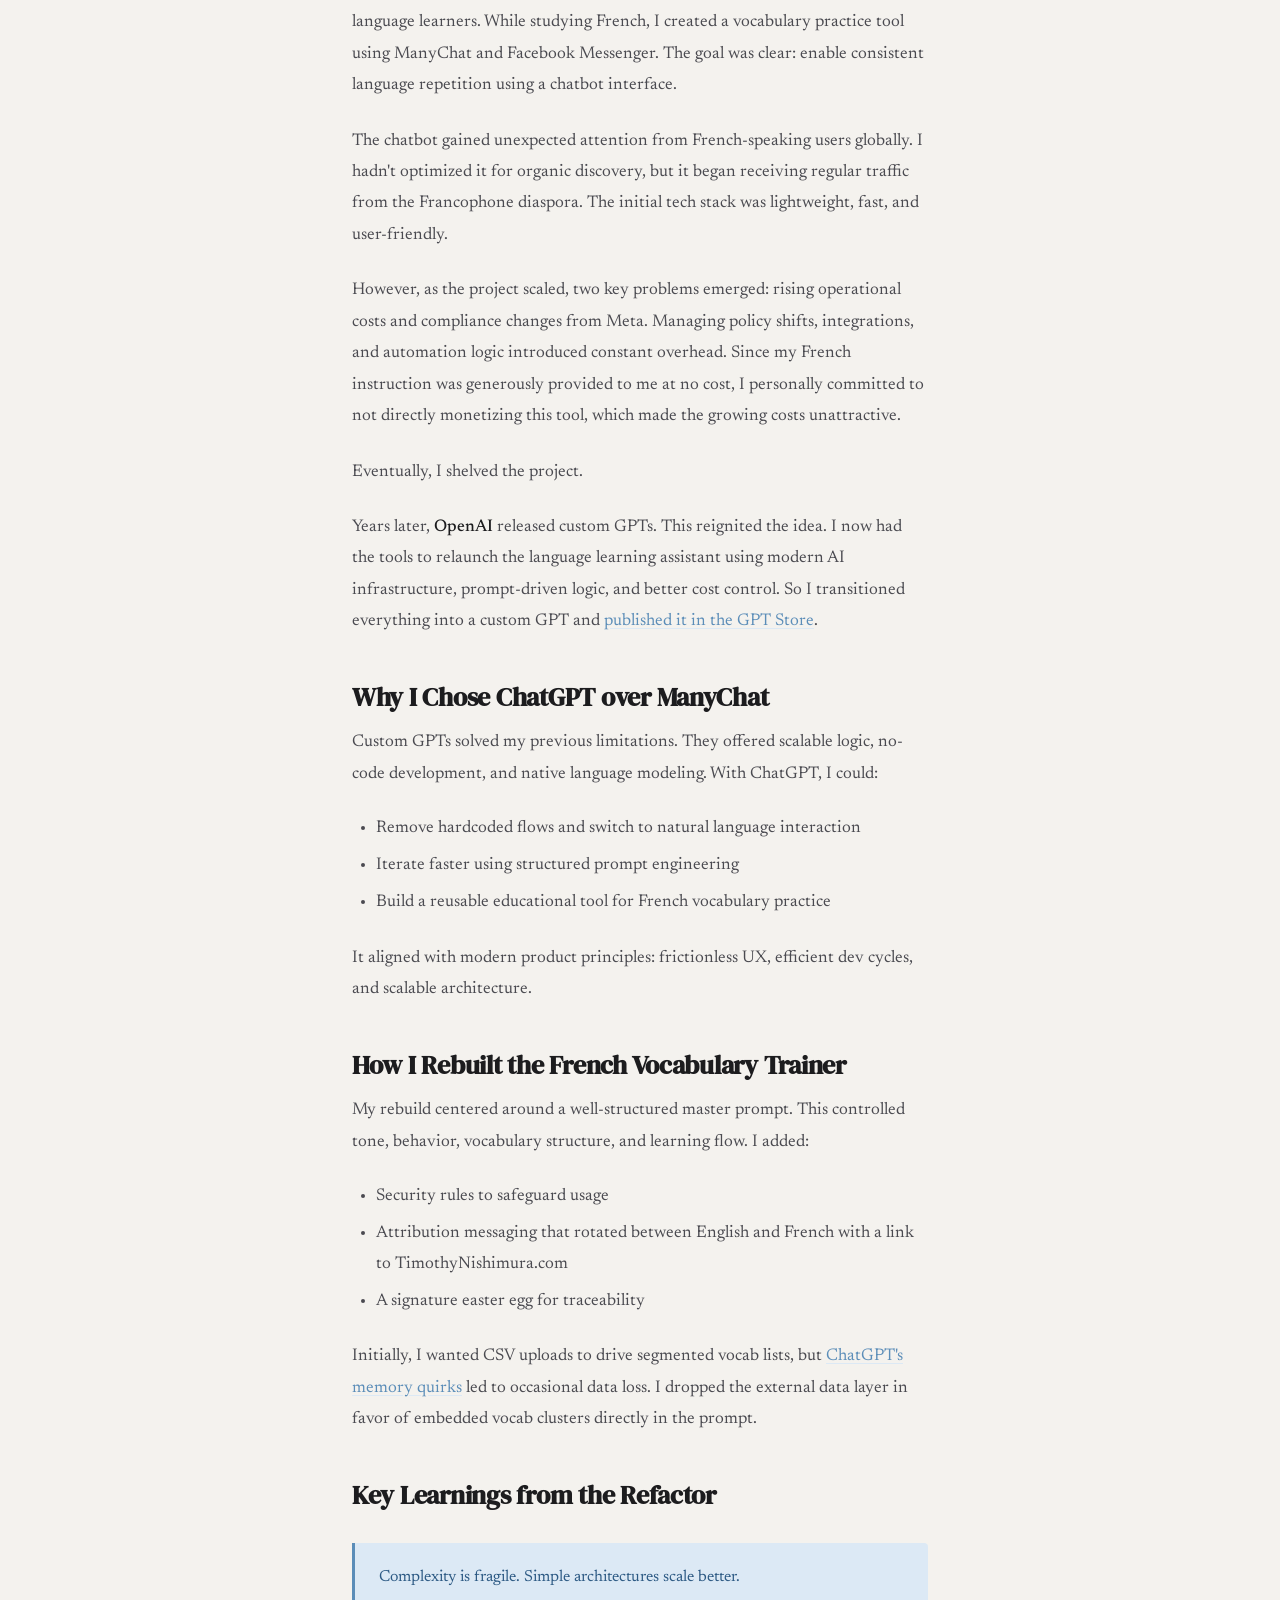
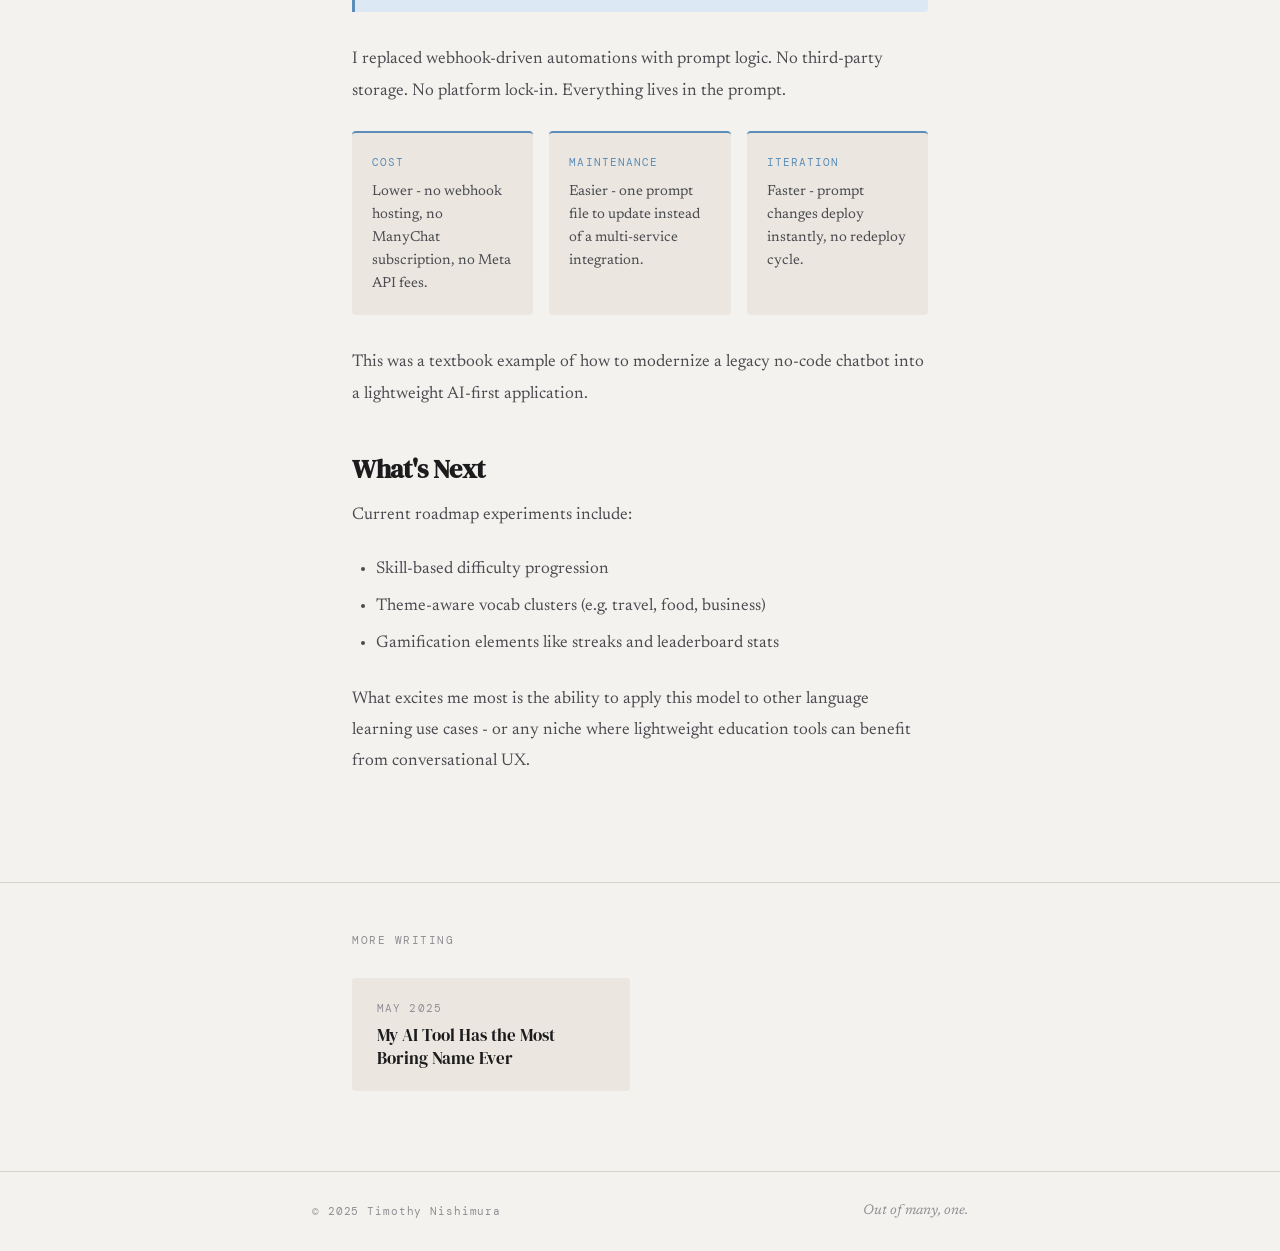
==== commit 80e8d3a5: "Content: Replace em dashes with hyphens throughout the site" ====
--- a/french-vocabulary-chatgpt/index.html
+++ b/french-vocabulary-chatgpt/index.html
@@ -3,9 +3,9 @@
 <head>
   <meta charset="UTF-8" />
   <meta name="viewport" content="width=device-width, initial-scale=1.0" />
-  <title>Le Robot François — Timothy Nishimura</title>
+  <title>Le Robot François - Timothy Nishimura</title>
   <meta name="description" content="How I turned a ManyChat French vocabulary chatbot into a lightweight custom GPT in the OpenAI store." />
-  <meta property="og:title" content="Le Robot François — Timothy Nishimura" />
+  <meta property="og:title" content="Le Robot François - Timothy Nishimura" />
   <meta property="og:description" content="From ManyChat to the GPT Store. A case study in architectural simplicity." />
   <meta property="og:type" content="article" />
   <link rel="canonical" href="https://timothynishimura.com/french-vocabulary-chatgpt/" />
@@ -95,6 +95,35 @@
     }
     nav a:hover { color: var(--blue); }
 
+    /* Menu Toggle */
+    #menu-toggle {
+      display: none;
+      background: none;
+      border: none;
+      cursor: pointer;
+      padding: 0;
+      z-index: 1001;
+      position: relative;
+      width: 24px;
+      height: 24px;
+    }
+
+    #menu-toggle span {
+      display: block;
+      width: 20px;
+      height: 1.5px;
+      background: var(--ink);
+      transition: transform 0.3s cubic-bezier(0.4, 0, 0.2, 1), opacity 0.3s;
+      position: absolute;
+      left: 2px;
+    }
+
+    #menu-toggle span:first-child { top: 9px; }
+    #menu-toggle span:last-child { bottom: 9px; }
+
+    header.menu-open #menu-toggle span:first-child { transform: rotate(45deg); top: 11px; }
+    header.menu-open #menu-toggle span:last-child { transform: rotate(-45deg); bottom: 11.5px; }
+
     /* ── FEATURED PROJECT CARD ── */
     .project-card-section {
       padding: 10rem 0 0;
@@ -137,7 +166,7 @@
       overflow: hidden;
     }
 
-    /* French flag stripe — decorative top bar */
+    /* French flag stripe - decorative top bar */
     .card-visual::before {
       content: '';
       position: absolute;
@@ -146,7 +175,7 @@
       background: linear-gradient(90deg, #002395 33.3%, #fff 33.3% 66.6%, #ed2939 66.6%);
     }
 
-    /* Background pattern — subtle grid */
+    /* Background pattern - subtle grid */
     .card-visual::after {
       content: '';
       position: absolute;
@@ -499,7 +528,29 @@
       .learnings-grid { grid-template-columns: 1fr; }
       .related-grid { grid-template-columns: 1fr; }
       footer .wrapper { flex-direction: column; gap: 0.5rem; text-align: center; }
-      nav { gap: 1.25rem; }
+      nav {
+        position: fixed;
+        top: 0; left: 0; right: 0; bottom: 0;
+        background: var(--paper);
+        flex-direction: column;
+        justify-content: center;
+        align-items: center;
+        gap: 3rem;
+        z-index: 1000;
+        opacity: 0;
+        visibility: hidden;
+        transition: opacity 0.4s ease, visibility 0.4s;
+      }
+      header.menu-open nav {
+        opacity: 1;
+        visibility: visible;
+      }
+      nav a {
+        font-family: var(--serif);
+        font-size: 2rem;
+      }
+      #menu-toggle { display: block; }
+      footer .wrapper { flex-direction: column; gap: 0.5rem; text-align: center; }
     }
   </style>
 </head>
@@ -509,13 +560,17 @@
 
 <header id="header">
   <div class="wrapper">
-    <a href="../index.html" class="wordmark">T. Nishimura</a>
-    <nav>
-      <a href="../index.html#about">About</a>
-      <a href="../index.html#work">Work</a>
-      <a href="../index.html#writing">Writing</a>
-      <a href="../index.html#connect">Say hi</a>
+    <a href="/" class="wordmark">T. Nishimura</a>
+    <nav id="main-nav">
+      <a href="/#about">About</a>
+      <a href="/#work">Work</a>
+      <a href="/#writing">Writing</a>
+      <a href="/#connect">Say hi</a>
     </nav>
+    <button id="menu-toggle" aria-label="Toggle menu" aria-controls="main-nav">
+      <span></span>
+      <span></span>
+    </button>
   </div>
 </header>
 
@@ -524,7 +579,7 @@
      ══════════════════════════════════════ -->
 <section class="project-card-section">
   <div class="wrapper">
-    <a href="../index.html#writing" class="post-back">← Writing</a>
+    <a href="/#writing" class="post-back">← Writing</a>
 
     <div class="project-card reveal">
       <!-- Left visual panel -->
@@ -564,7 +619,7 @@
         </div>
 
         <div class="card-desc">
-          Started as a ManyChat chatbot on Messenger. Shelved when Meta costs got ugly. Relaunched as a custom GPT — simpler, faster, free to run.
+          Started as a ManyChat chatbot on Messenger. Shelved when Meta costs got ugly. Relaunched as a custom GPT - simpler, faster, free to run.
         </div>
 
         <div class="card-stack">
@@ -593,7 +648,7 @@
         <div class="timeline-dot"></div>
         <div class="timeline-era">~2018–2020</div>
         <div class="timeline-event">ManyChat + Facebook Messenger</div>
-        <div class="timeline-detail">Built a mobile-friendly flashcard chatbot for French vocabulary. It gained organic traction from the Francophone diaspora — without any SEO effort.</div>
+        <div class="timeline-detail">Built a mobile-friendly flashcard chatbot for French vocabulary. It gained organic traction from the Francophone diaspora - without any SEO effort.</div>
       </div>
       <div class="timeline-item">
         <div class="timeline-dot"></div>
@@ -609,7 +664,7 @@
       </div>
       <div class="timeline-item active">
         <div class="timeline-dot"></div>
-        <div class="timeline-era">May 2025 — Now</div>
+        <div class="timeline-era">May 2025 - Now</div>
         <div class="timeline-event">Live in the GPT Store</div>
         <div class="timeline-detail">Relaunched as a prompt-native GPT. Everything runs from a single master prompt. Lower costs, faster iteration, same learning experience.</div>
       </div>
@@ -686,15 +741,15 @@
     <div class="learnings-grid">
       <div class="learning-card">
         <div class="learning-card-title">Cost</div>
-        <div class="learning-card-body">Lower — no webhook hosting, no ManyChat subscription, no Meta API fees.</div>
+        <div class="learning-card-body">Lower - no webhook hosting, no ManyChat subscription, no Meta API fees.</div>
       </div>
       <div class="learning-card">
         <div class="learning-card-title">Maintenance</div>
-        <div class="learning-card-body">Easier — one prompt file to update instead of a multi-service integration.</div>
+        <div class="learning-card-body">Easier - one prompt file to update instead of a multi-service integration.</div>
       </div>
       <div class="learning-card">
         <div class="learning-card-title">Iteration</div>
-        <div class="learning-card-body">Faster — prompt changes deploy instantly, no redeploy cycle.</div>
+        <div class="learning-card-body">Faster - prompt changes deploy instantly, no redeploy cycle.</div>
       </div>
     </div>
 
@@ -713,7 +768,7 @@
     </ul>
 
     <p>
-      What excites me most is the ability to apply this model to other language learning use cases — or any niche where lightweight education tools can benefit from conversational UX.
+      What excites me most is the ability to apply this model to other language learning use cases - or any niche where lightweight education tools can benefit from conversational UX.
     </p>
 
   </div>
@@ -752,8 +807,22 @@
     el.addEventListener('mouseleave', () => cursor.classList.remove('hover'));
   });
   const header = document.getElementById('header');
+  const menuToggle = document.getElementById('menu-toggle');
+  
   window.addEventListener('scroll', () => {
     header.classList.toggle('scrolled', window.scrollY > 40);
+  });
+
+  menuToggle.addEventListener('click', () => {
+    header.classList.toggle('menu-open');
+    document.body.style.overflow = header.classList.contains('menu-open') ? 'hidden' : '';
+  });
+
+  document.querySelectorAll('#main-nav a').forEach(link => {
+    link.addEventListener('click', () => {
+      header.classList.remove('menu-open');
+      document.body.style.overflow = '';
+    });
   });
   const reveals = document.querySelectorAll('.reveal');
   const obs = new IntersectionObserver(entries => {
